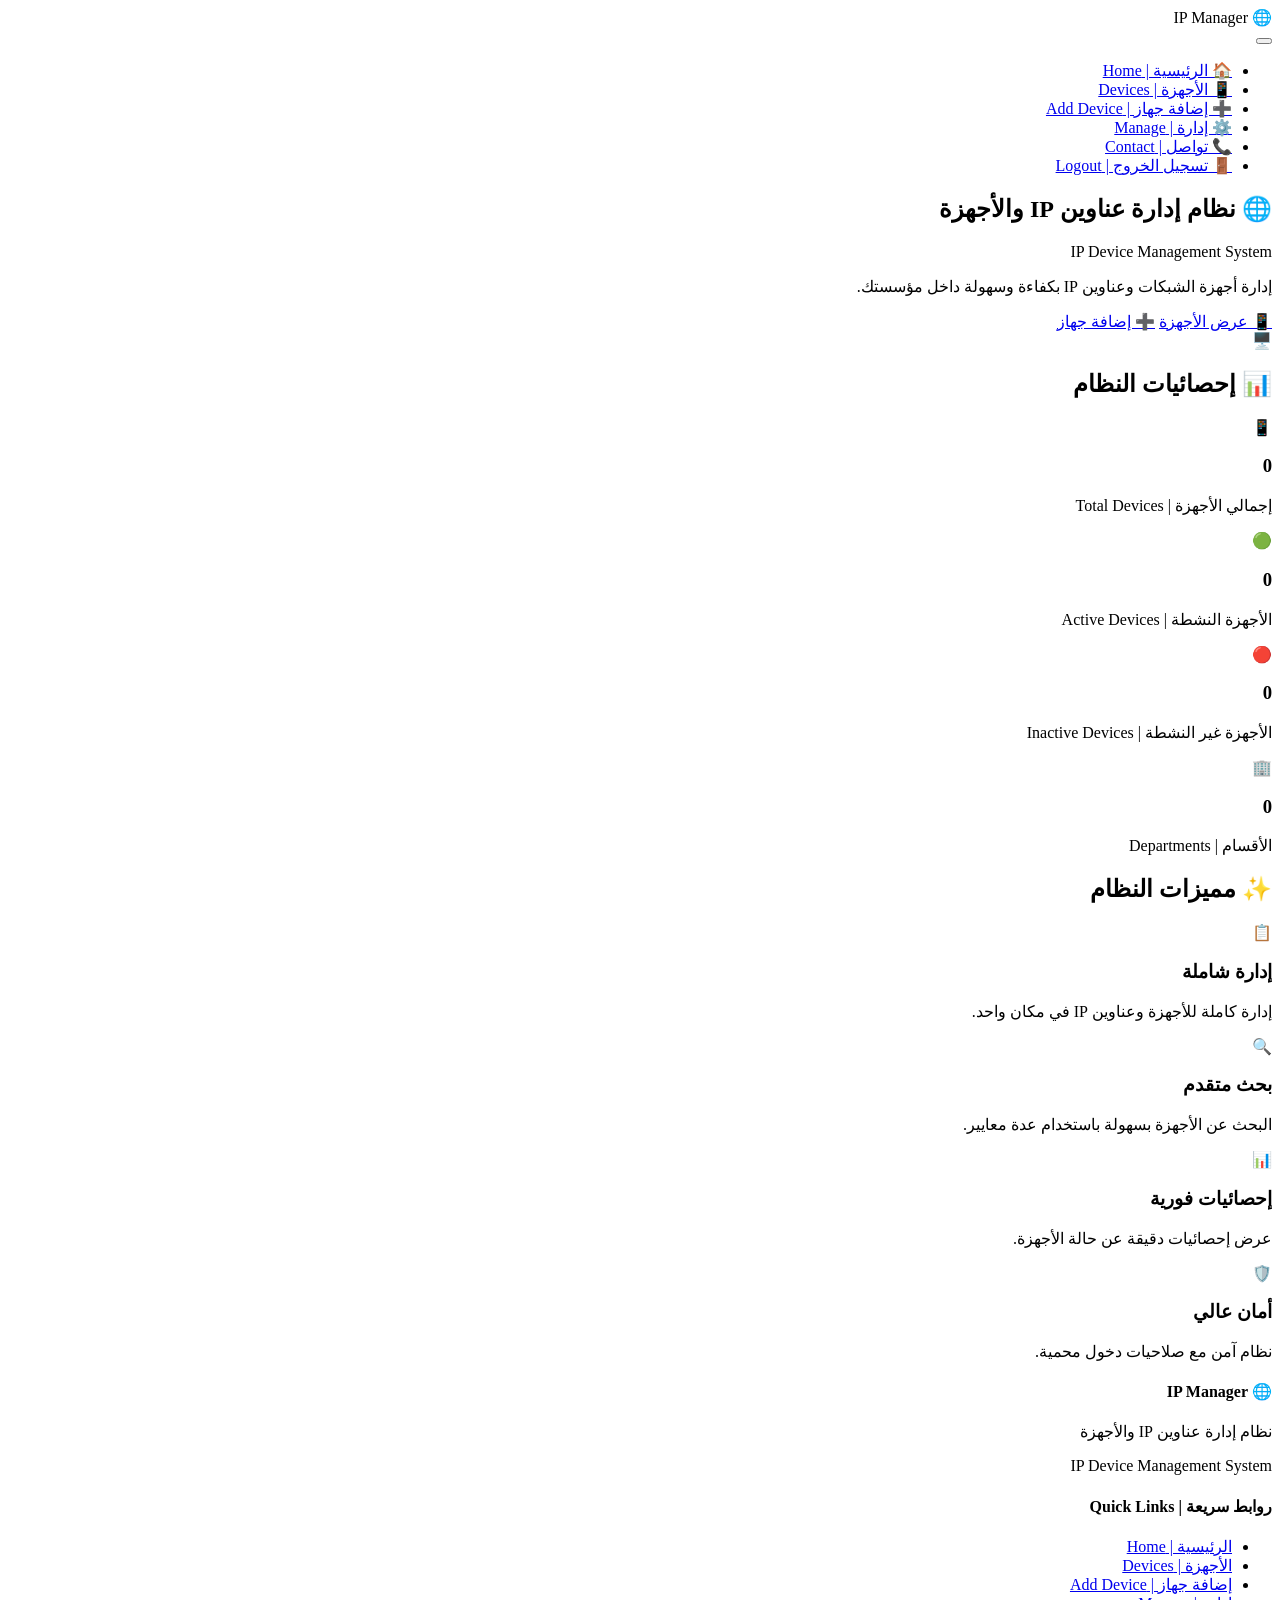
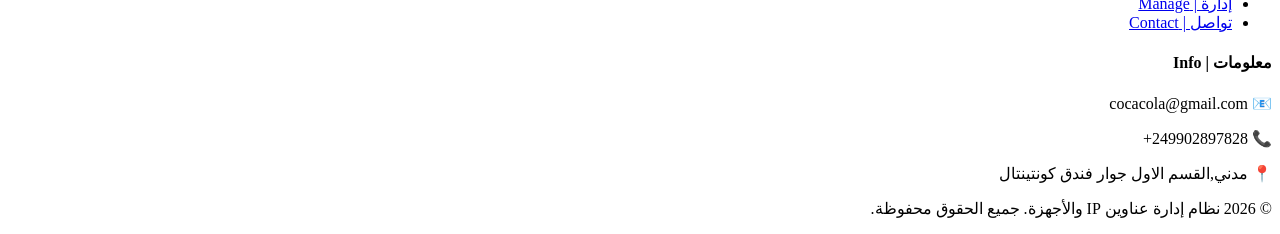
==== index.html @ cc0ae80d "Add files via upload" ====
<!DOCTYPE html>
<html lang="ar" dir="rtl">
<head>
    <meta charset="UTF-8" />
    <meta name="viewport" content="width=device-width, initial-scale=1.0" />
    <title>الرئيسية - نظام إدارة عناوين IP والأجهزة</title>
    <link rel="stylesheet" href="css/style.css" />
</head>
<body>
    <!-- ===== شريط التنقل ===== -->
    <nav class="navbar">
        <div class="container nav-container">
            <div class="logo">
                <span class="logo-icon">🌐</span>
                <span class="logo-text">IP Manager</span>
            </div>
            
            <button class="nav-toggle" id="navToggle" aria-label="فتح القائمة">
                <span></span><span></span><span></span>
            </button>
            
            <ul class="nav-menu" id="navMenu">
                <li><a href="index.html" class="active">🏠 الرئيسية | Home</a></li>
                <li><a href="devices.html">📱 الأجهزة | Devices</a></li>
                <li><a href="add-device.html">➕ إضافة جهاز | Add Device</a></li>
                <li><a href="manage.html">⚙️ إدارة | Manage</a></li>
                <li><a href="contact.html">📞 تواصل | Contact</a></li>
                <li><a href="#" onclick="logout()" class="logout-link">🚪 تسجيل الخروج | Logout</a></li>
            </ul>
        </div>
    </nav>

    <!-- ===== القسم الرئيسي (Hero) ===== -->
    <section class="hero-section">
        <div class="container hero-container">
            <div class="hero-content">
                <h1>🌐 نظام إدارة <span>عناوين IP</span> والأجهزة</h1>
                <p>IP Device Management System</p>
                <p class="hero-desc">إدارة أجهزة الشبكات وعناوين IP بكفاءة وسهولة داخل مؤسستك.</p>
                <div class="hero-buttons">
                    <a href="devices.html" class="btn btn-primary">📱 عرض الأجهزة</a>
                    <a href="add-device.html" class="btn btn-outline">➕ إضافة جهاز</a>
                </div>
            </div>
            <div class="hero-image">
                <span class="hero-emoji">🖥️</span>
            </div>
        </div>
    </section>

    <!-- ===== إحصائيات ===== -->
    <section class="stats-section">
        <div class="container">
            <h2 class="section-title">📊 إحصائيات النظام</h2>
            <div class="stats-grid" id="statsGrid">
                <div class="stat-card">
                    <span class="stat-icon">📱</span>
                    <h3 id="totalDevices">0</h3>
                    <p>إجمالي الأجهزة | Total Devices</p>
                </div>
                <div class="stat-card">
                    <span class="stat-icon">🟢</span>
                    <h3 id="activeDevices">0</h3>
                    <p>الأجهزة النشطة | Active Devices</p>
                </div>
                <div class="stat-card">
                    <span class="stat-icon">🔴</span>
                    <h3 id="inactiveDevices">0</h3>
                    <p>الأجهزة غير النشطة | Inactive Devices</p>
                </div>
                <div class="stat-card">
                    <span class="stat-icon">🏢</span>
                    <h3 id="totalDepartments">0</h3>
                    <p>الأقسام | Departments</p>
                </div>
            </div>
        </div>
    </section>

    <!-- ===== المميزات ===== -->
    <section class="features-section">
        <div class="container">
            <h2 class="section-title">✨ مميزات النظام</h2>
            <div class="features-grid">
                <div class="feature-card">
                    <span class="feature-icon">📋</span>
                    <h3>إدارة شاملة</h3>
                    <p>إدارة كاملة للأجهزة وعناوين IP في مكان واحد.</p>
                </div>
                <div class="feature-card">
                    <span class="feature-icon">🔍</span>
                    <h3>بحث متقدم</h3>
                    <p>البحث عن الأجهزة بسهولة باستخدام عدة معايير.</p>
                </div>
                <div class="feature-card">
                    <span class="feature-icon">📊</span>
                    <h3>إحصائيات فورية</h3>
                    <p>عرض إحصائيات دقيقة عن حالة الأجهزة.</p>
                </div>
                <div class="feature-card">
                    <span class="feature-icon">🛡️</span>
                    <h3>أمان عالي</h3>
                    <p>نظام آمن مع صلاحيات دخول محمية.</p>
                </div>
            </div>
        </div>
    </section>

    <!-- ===== التذييل ===== -->
    <footer class="footer">
        <div class="container footer-container">
            <div class="footer-col">
                <h4>🌐 IP Manager</h4>
                <p>نظام إدارة عناوين IP والأجهزة</p>
                <p>IP Device Management System</p>
            </div>
            <div class="footer-col">
                <h4>روابط سريعة | Quick Links</h4>
                <ul>
                    <li><a href="index.html">الرئيسية | Home</a></li>
                    <li><a href="devices.html">الأجهزة | Devices</a></li>
                    <li><a href="add-device.html">إضافة جهاز | Add Device</a></li>
                    <li><a href="manage.html">إدارة | Manage</a></li>
                    <li><a href="contact.html">تواصل | Contact</a></li>
                </ul>
            </div>
            <div class="footer-col">
                <h4>معلومات | Info</h4>
                <p>📧 cocacola@gmail.com</p>
                <p>📞 249902897828+</p>
                <p>📍 مدني,القسم الاول جوار فندق كونتينتال</p>
            </div>
        </div>
        <div class="footer-bottom">
            <p>&copy; 2026 نظام إدارة عناوين IP والأجهزة. جميع الحقوق محفوظة.</p>
        </div>
    </footer>

    <script src="js/script.js"></script>
</body>
</html>
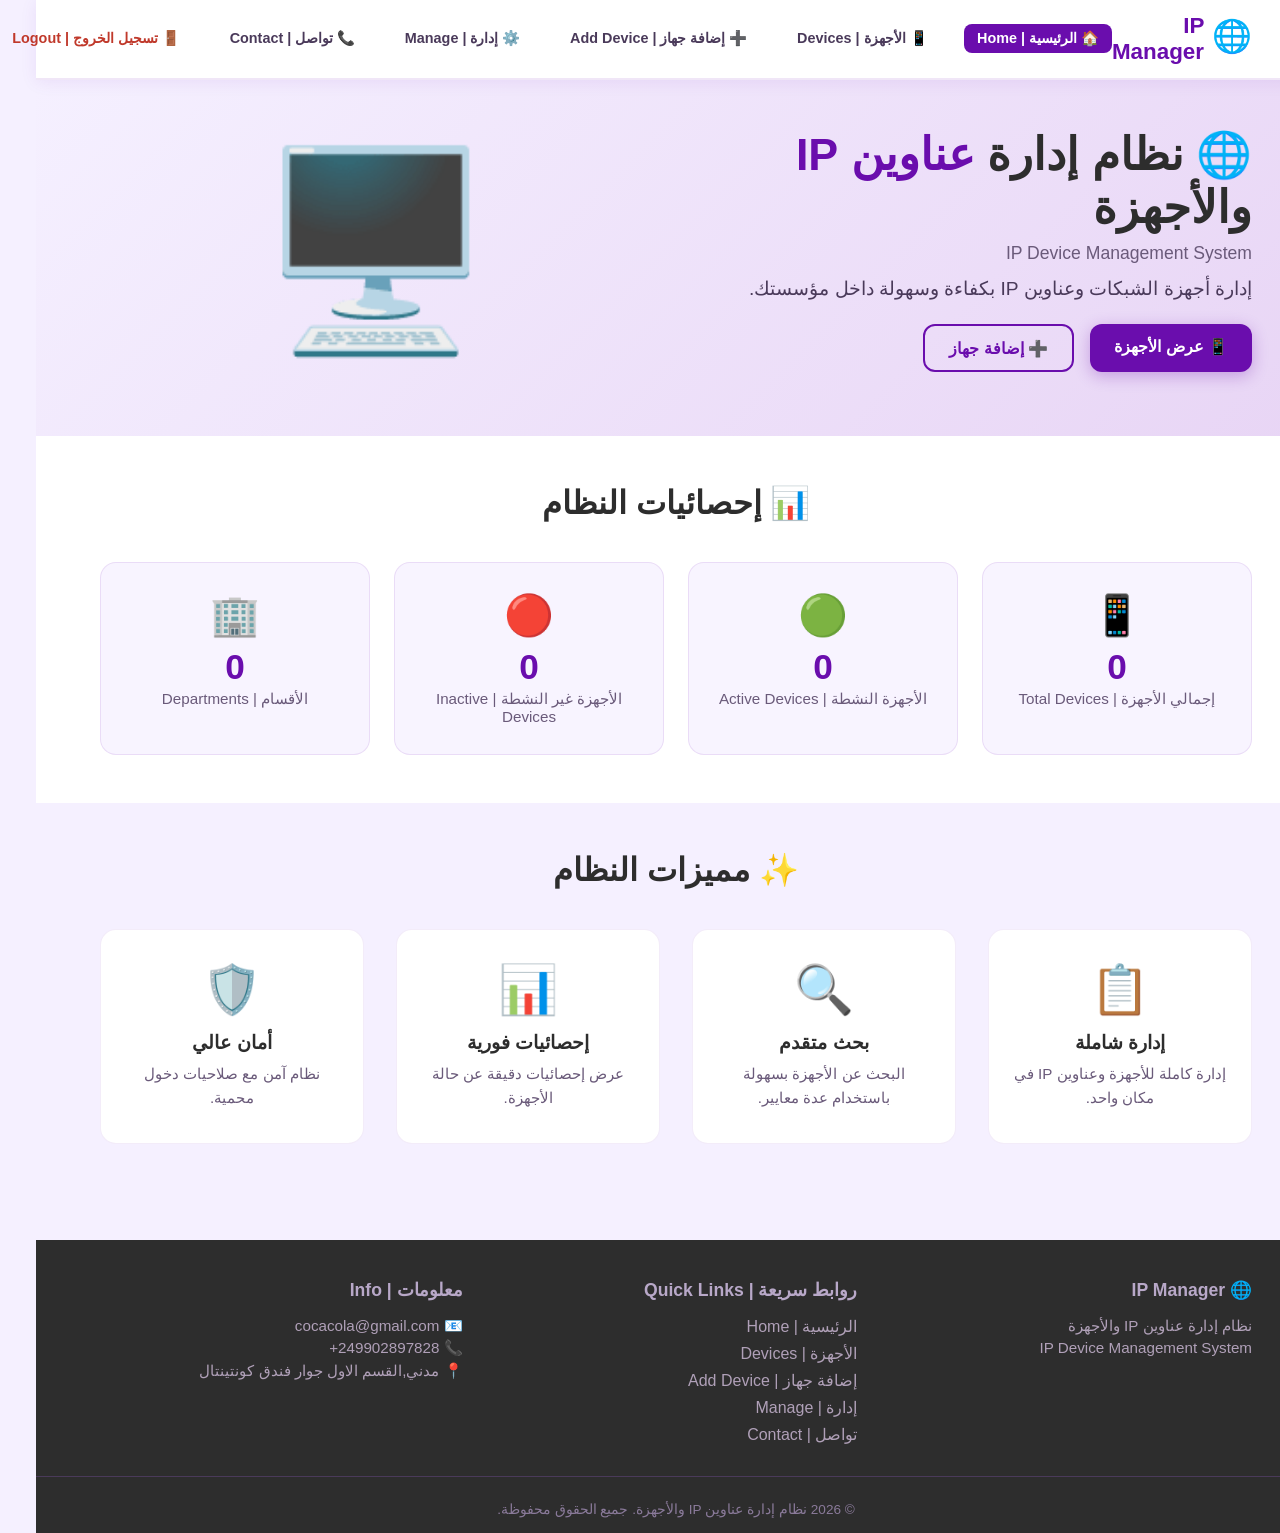
==== commit 672cda95: "Update stylesheet link path in index.html" ====
--- a/index.html
+++ b/index.html
@@ -4,7 +4,7 @@
     <meta charset="UTF-8" />
     <meta name="viewport" content="width=device-width, initial-scale=1.0" />
     <title>الرئيسية - نظام إدارة عناوين IP والأجهزة</title>
-    <link rel="stylesheet" href="css/style.css" />
+    <link rel="stylesheet" href="style.css" />
 </head>
 <body>
     <!-- ===== شريط التنقل ===== -->
@@ -138,4 +138,4 @@
 
     <script src="js/script.js"></script>
 </body>
-</html>+</html>
--- a/style.css
+++ b/style.css
@@ -0,0 +1,1138 @@
+/* ============================================================
+   نظام إدارة عناوين IP والأجهزة
+   IP Device Management System
+   ملف CSS شامل لجميع الصفحات
+   ============================================================ */
+
+/* ============================================================
+   1. إعدادات عامة
+   ============================================================ */
+* {
+    margin: 0;
+    padding: 0;
+    box-sizing: border-box;
+}
+
+body {
+    font-family: 'Segoe UI', Tahoma, Geneva, Verdana, sans-serif;
+    background: #f5f0ff;
+    color: #2d2d2d;
+    min-height: 100vh;
+}
+
+/* ============================================================
+   2. صفحة تسجيل الدخول (login.html)
+   ============================================================ */
+.login-page {
+    width: 100%;
+    min-height: 100vh;
+    display: flex;
+    align-items: center;
+    justify-content: center;
+    background: linear-gradient(135deg, #f5f0ff 0%, #e8d5f5 100%);
+    padding: 1.5rem;
+}
+
+.login-container {
+    width: 100%;
+    max-width: 440px;
+}
+
+.login-card {
+    background: #ffffff;
+    padding: 2.5rem 2rem;
+    border-radius: 24px;
+    box-shadow: 0 20px 60px rgba(106, 13, 173, 0.15);
+    border: 1px solid rgba(106, 13, 173, 0.1);
+    transition: all 0.3s ease;
+}
+
+.login-card:hover {
+    box-shadow: 0 24px 72px rgba(106, 13, 173, 0.2);
+    transform: translateY(-2px);
+}
+
+.login-logo {
+    text-align: center;
+    margin-bottom: 1.5rem;
+}
+
+.logo-icon {
+    font-size: 3.5rem;
+    display: block;
+    margin-bottom: 0.3rem;
+}
+
+.logo-title {
+    font-size: 1.8rem;
+    font-weight: 800;
+    color: #6A0DAD;
+    letter-spacing: -0.5px;
+}
+
+.login-title {
+    text-align: center;
+    font-size: 1.4rem;
+    font-weight: 700;
+    color: #2d2d2d;
+    margin-bottom: 0.2rem;
+}
+
+.login-subtitle {
+    text-align: center;
+    color: #7a6b8a;
+    font-size: 0.95rem;
+    margin-bottom: 1.8rem;
+    font-weight: 500;
+}
+
+.login-message {
+    padding: 0.8rem 1rem;
+    border-radius: 12px;
+    margin-bottom: 1.2rem;
+    font-weight: 500;
+    font-size: 0.95rem;
+    display: none;
+    text-align: center;
+}
+
+.login-message.error {
+    display: block;
+    background: #fde8e8;
+    color: #c0392b;
+    border: 1px solid #f5c6c6;
+}
+
+.login-message.success {
+    display: block;
+    background: #e8f8ed;
+    color: #27ae60;
+    border: 1px solid #b8e6c9;
+}
+
+.login-help {
+    margin-top: 1.8rem;
+    padding: 1rem;
+    background: #f8f4ff;
+    border-radius: 12px;
+    text-align: center;
+    border: 1px dashed #6A0DAD;
+}
+
+.login-help p {
+    color: #4a3a5a;
+    font-size: 0.9rem;
+    margin-bottom: 0.2rem;
+}
+
+.login-help strong {
+    color: #6A0DAD;
+}
+
+.login-footer {
+    text-align: center;
+    margin-top: 1.5rem;
+    color: #8a7a9a;
+    font-size: 0.8rem;
+}
+
+/* ============================================================
+   3. شريط التنقل (جميع الصفحات)
+   ============================================================ */
+.navbar {
+    background: #ffffff;
+    padding: 0.8rem 0;
+    box-shadow: 0 2px 16px rgba(106, 13, 173, 0.08);
+    position: sticky;
+    top: 0;
+    z-index: 1000;
+    border-bottom: 2px solid rgba(106, 13, 173, 0.1);
+}
+
+.container {
+    max-width: 1200px;
+    margin: 0 auto;
+    padding: 0 1.5rem;
+}
+
+.nav-container {
+    display: flex;
+    justify-content: space-between;
+    align-items: center;
+}
+
+.logo {
+    display: flex;
+    align-items: center;
+    gap: 0.5rem;
+    font-size: 1.4rem;
+    font-weight: 800;
+    color: #6A0DAD;
+}
+
+.logo-icon {
+    font-size: 2rem;
+}
+
+.logo-text {
+    color: #6A0DAD;
+}
+
+.nav-menu {
+    display: flex;
+    gap: 1.5rem;
+    list-style: none;
+    margin: 0;
+    padding: 0;
+}
+
+.nav-menu li a {
+    color: #4a3a5a;
+    font-weight: 600;
+    text-decoration: none;
+    padding: 0.4rem 0.8rem;
+    border-radius: 8px;
+    transition: all 0.3s ease;
+    font-size: 0.9rem;
+    white-space: nowrap;
+}
+
+.nav-menu li a:hover {
+    background: #f5f0ff;
+    color: #6A0DAD;
+}
+
+.nav-menu li a.active {
+    background: #6A0DAD;
+    color: #ffffff;
+}
+
+.nav-menu li a.logout-link {
+    color: #c0392b;
+}
+
+.nav-menu li a.logout-link:hover {
+    background: #fde8e8;
+    color: #c0392b;
+}
+
+.nav-toggle {
+    display: none;
+    flex-direction: column;
+    gap: 5px;
+    background: none;
+    border: none;
+    cursor: pointer;
+    padding: 0.3rem;
+}
+
+.nav-toggle span {
+    display: block;
+    width: 28px;
+    height: 3px;
+    background: #6A0DAD;
+    border-radius: 3px;
+    transition: all 0.3s ease;
+}
+
+/* ============================================================
+   4. الأزرار العامة
+   ============================================================ */
+.btn {
+    padding: 0.8rem 1.5rem;
+    border: none;
+    border-radius: 12px;
+    font-size: 1rem;
+    font-weight: 700;
+    cursor: pointer;
+    transition: all 0.3s ease;
+    text-align: center;
+    display: inline-block;
+    text-decoration: none;
+}
+
+.btn-login {
+    background: #6A0DAD;
+    color: #ffffff;
+    box-shadow: 0 4px 16px rgba(106, 13, 173, 0.3);
+    flex: 1;
+}
+
+.btn-login:hover {
+    background: #5a0a94;
+    transform: translateY(-2px);
+    box-shadow: 0 8px 24px rgba(106, 13, 173, 0.4);
+}
+
+.btn-reset {
+    background: #f0ebf5;
+    color: #6A0DAD;
+    flex: 1;
+}
+
+.btn-reset:hover {
+    background: #e5ddf0;
+    transform: translateY(-2px);
+}
+
+.btn-primary {
+    background: #6A0DAD;
+    color: #ffffff;
+    box-shadow: 0 4px 16px rgba(106, 13, 173, 0.3);
+}
+
+.btn-primary:hover {
+    background: #5a0a94;
+    transform: translateY(-3px);
+    box-shadow: 0 8px 24px rgba(106, 13, 173, 0.4);
+}
+
+.btn-outline {
+    background: transparent;
+    color: #6A0DAD;
+    border: 2px solid #6A0DAD;
+}
+
+.btn-outline:hover {
+    background: #f5f0ff;
+    transform: translateY(-3px);
+}
+
+.btn-danger {
+    background: #c0392b;
+    color: #ffffff;
+}
+
+.btn-danger:hover {
+    background: #a93226;
+    transform: translateY(-2px);
+}
+
+.btn-success {
+    background: #27ae60;
+    color: #ffffff;
+}
+
+.btn-success:hover {
+    background: #1e8449;
+    transform: translateY(-2px);
+}
+
+.btn-warning {
+    background: #f39c12;
+    color: #ffffff;
+}
+
+.btn-warning:hover {
+    background: #d68910;
+    transform: translateY(-2px);
+}
+
+.btn-sm {
+    padding: 0.4rem 0.8rem;
+    font-size: 0.8rem;
+    border-radius: 8px;
+}
+
+.login-buttons {
+    display: flex;
+    gap: 0.8rem;
+    margin-top: 0.5rem;
+}
+
+/* ============================================================
+   5. الصفحة الرئيسية (index.html)
+   ============================================================ */
+.hero-section {
+    padding: 3rem 0 4rem;
+    background: linear-gradient(135deg, #f5f0ff 0%, #e8d5f5 100%);
+}
+
+.hero-container {
+    display: flex;
+    align-items: center;
+    gap: 3rem;
+}
+
+.hero-content {
+    flex: 1;
+}
+
+.hero-content h1 {
+    font-size: 2.8rem;
+    font-weight: 800;
+    color: #2d2d2d;
+    line-height: 1.2;
+    margin-bottom: 0.5rem;
+}
+
+.hero-content h1 span {
+    color: #6A0DAD;
+}
+
+.hero-content p {
+    font-size: 1.1rem;
+    color: #6a5a7a;
+    margin-bottom: 0.3rem;
+}
+
+.hero-desc {
+    font-size: 1.2rem !important;
+    color: #4a3a5a !important;
+    margin: 0.8rem 0 1.5rem !important;
+}
+
+.hero-buttons {
+    display: flex;
+    gap: 1rem;
+    flex-wrap: wrap;
+}
+
+.hero-image {
+    flex: 1;
+    display: flex;
+    justify-content: center;
+    align-items: center;
+}
+
+.hero-emoji {
+    font-size: 12rem;
+    line-height: 1;
+    animation: float 3s ease-in-out infinite;
+}
+
+@keyframes float {
+    0%, 100% { transform: translateY(0); }
+    50% { transform: translateY(-20px); }
+}
+
+/* ============================================================
+   6. الإحصائيات
+   ============================================================ */
+.stats-section {
+    padding: 3rem 0;
+    background: #ffffff;
+}
+
+.section-title {
+    text-align: center;
+    font-size: 2rem;
+    font-weight: 700;
+    color: #2d2d2d;
+    margin-bottom: 2.5rem;
+}
+
+.stats-grid {
+    display: grid;
+    grid-template-columns: repeat(auto-fit, minmax(200px, 1fr));
+    gap: 1.5rem;
+}
+
+.stat-card {
+    background: #f8f4ff;
+    padding: 1.8rem 1.5rem;
+    border-radius: 16px;
+    text-align: center;
+    border: 1px solid rgba(106, 13, 173, 0.1);
+    transition: all 0.3s ease;
+}
+
+.stat-card:hover {
+    transform: translateY(-5px);
+    box-shadow: 0 8px 24px rgba(106, 13, 173, 0.1);
+    border-color: #6A0DAD;
+}
+
+.stat-icon {
+    font-size: 2.5rem;
+    display: block;
+    margin-bottom: 0.5rem;
+}
+
+.stat-card h3 {
+    font-size: 2.2rem;
+    font-weight: 800;
+    color: #6A0DAD;
+    margin-bottom: 0.2rem;
+}
+
+.stat-card p {
+    color: #6a5a7a;
+    font-size: 0.95rem;
+    font-weight: 500;
+}
+
+/* ============================================================
+   7. المميزات
+   ============================================================ */
+.features-section {
+    padding: 3rem 0 4rem;
+    background: #f5f0ff;
+}
+
+.features-grid {
+    display: grid;
+    grid-template-columns: repeat(auto-fit, minmax(250px, 1fr));
+    gap: 2rem;
+}
+
+.feature-card {
+    background: #ffffff;
+    padding: 2rem 1.5rem;
+    border-radius: 16px;
+    text-align: center;
+    border: 1px solid rgba(106, 13, 173, 0.08);
+    transition: all 0.3s ease;
+}
+
+.feature-card:hover {
+    transform: translateY(-8px);
+    box-shadow: 0 12px 32px rgba(106, 13, 173, 0.12);
+    border-color: #6A0DAD;
+}
+
+.feature-icon {
+    font-size: 3rem;
+    display: block;
+    margin-bottom: 0.8rem;
+}
+
+.feature-card h3 {
+    color: #2d2d2d;
+    font-size: 1.2rem;
+    margin-bottom: 0.5rem;
+}
+
+.feature-card p {
+    color: #6a5a7a;
+    font-size: 0.95rem;
+    line-height: 1.6;
+}
+
+/* ============================================================
+   8. بطاقات الأجهزة (devices.html)
+   ============================================================ */
+.devices-section {
+    padding: 2rem 0 4rem;
+}
+
+.devices-grid {
+    display: grid;
+    grid-template-columns: repeat(auto-fill, minmax(280px, 1fr));
+    gap: 1.5rem;
+}
+
+.device-card {
+    background: #ffffff;
+    padding: 1.5rem;
+    border-radius: 16px;
+    border: 1px solid rgba(106, 13, 173, 0.08);
+    transition: all 0.3s ease;
+    box-shadow: 0 2px 8px rgba(0, 0, 0, 0.04);
+}
+
+.device-card:hover {
+    transform: translateY(-5px);
+    box-shadow: 0 8px 24px rgba(106, 13, 173, 0.12);
+    border-color: #6A0DAD;
+}
+
+.device-card .device-icon {
+    font-size: 2.5rem;
+    display: block;
+    margin-bottom: 0.5rem;
+}
+
+.device-card h3 {
+    color: #2d2d2d;
+    font-size: 1.1rem;
+    margin-bottom: 0.5rem;
+}
+
+.device-card .device-info {
+    color: #6a5a7a;
+    font-size: 0.9rem;
+    margin-bottom: 0.3rem;
+}
+
+.device-card .device-status {
+    display: inline-block;
+    padding: 0.2rem 0.8rem;
+    border-radius: 20px;
+    font-size: 0.8rem;
+    font-weight: 600;
+    margin-top: 0.5rem;
+}
+
+.device-card .device-status.active {
+    background: #e8f8ed;
+    color: #27ae60;
+}
+
+.device-card .device-status.inactive {
+    background: #fde8e8;
+    color: #c0392b;
+}
+
+.device-card .card-actions {
+    margin-top: 1rem;
+    display: flex;
+    gap: 0.5rem;
+}
+
+/* ============================================================
+   9. الجداول (manage.html)
+   ============================================================ */
+.table-container {
+    background: #ffffff;
+    border-radius: 16px;
+    padding: 1rem;
+    border: 1px solid rgba(106, 13, 173, 0.08);
+    overflow-x: auto;
+}
+
+table {
+    width: 100%;
+    border-collapse: collapse;
+    font-size: 0.9rem;
+}
+
+table thead {
+    background: #f5f0ff;
+}
+
+table th {
+    padding: 0.8rem 1rem;
+    text-align: right;
+    font-weight: 700;
+    color: #6A0DAD;
+    border-bottom: 2px solid rgba(106, 13, 173, 0.1);
+}
+
+table td {
+    padding: 0.7rem 1rem;
+    border-bottom: 1px solid #f0ebf5;
+    color: #2d2d2d;
+}
+
+table tbody tr:hover {
+    background: #faf8ff;
+}
+
+table .status-badge {
+    display: inline-block;
+    padding: 0.2rem 0.8rem;
+    border-radius: 20px;
+    font-size: 0.75rem;
+    font-weight: 600;
+}
+
+table .status-badge.active {
+    background: #e8f8ed;
+    color: #27ae60;
+}
+
+table .status-badge.inactive {
+    background: #fde8e8;
+    color: #c0392b;
+}
+
+.table-actions {
+    display: flex;
+    gap: 0.3rem;
+    flex-wrap: wrap;
+}
+
+/* ============================================================
+   10. النماذج (add-device.html, contact.html)
+   ============================================================ */
+.form-section {
+    padding: 2rem 0 4rem;
+}
+
+.form-card {
+    background: #ffffff;
+    padding: 2.5rem;
+    border-radius: 16px;
+    border: 1px solid rgba(106, 13, 173, 0.08);
+    max-width: 700px;
+    margin: 0 auto;
+}
+
+.form-group {
+    margin-bottom: 1.2rem;
+}
+
+.form-group label {
+    display: block;
+    font-weight: 600;
+    color: #2d2d2d;
+    margin-bottom: 0.4rem;
+    font-size: 0.9rem;
+}
+
+.form-group input,
+.form-group select,
+.form-group textarea {
+    width: 100%;
+    padding: 0.8rem 1rem;
+    border: 2px solid #e8e0f0;
+    border-radius: 12px;
+    font-size: 1rem;
+    transition: all 0.3s ease;
+    background: #faf8ff;
+    color: #2d2d2d;
+    font-family: inherit;
+}
+
+.form-group input:focus,
+.form-group select:focus,
+.form-group textarea:focus {
+    outline: none;
+    border-color: #6A0DAD;
+    box-shadow: 0 0 0 4px rgba(106, 13, 173, 0.1);
+    background: #ffffff;
+}
+
+.form-group textarea {
+    resize: vertical;
+    min-height: 100px;
+}
+
+.form-group .form-hint {
+    font-size: 0.8rem;
+    color: #8a7a9a;
+    margin-top: 0.2rem;
+}
+
+.form-row {
+    display: grid;
+    grid-template-columns: 1fr 1fr;
+    gap: 1rem;
+}
+
+.form-message {
+    padding: 0.8rem 1rem;
+    border-radius: 12px;
+    margin-bottom: 1.2rem;
+    font-weight: 500;
+    display: none;
+    text-align: center;
+}
+
+.form-message.success {
+    display: block;
+    background: #e8f8ed;
+    color: #27ae60;
+    border: 1px solid #b8e6c9;
+}
+
+.form-message.error {
+    display: block;
+    background: #fde8e8;
+    color: #c0392b;
+    border: 1px solid #f5c6c6;
+}
+
+/* ============================================================
+   11. صفحة التواصل (contact.html)
+   ============================================================ */
+.contact-section {
+    padding: 2rem 0 4rem;
+}
+
+.contact-grid {
+    display: grid;
+    grid-template-columns: 1fr 2fr;
+    gap: 2rem;
+}
+
+.contact-info-card {
+    background: #ffffff;
+    padding: 2rem;
+    border-radius: 16px;
+    border: 1px solid rgba(106, 13, 173, 0.08);
+}
+
+.contact-info-card h3 {
+    color: #6A0DAD;
+    margin-bottom: 1rem;
+}
+
+.contact-info-card p {
+    color: #4a3a5a;
+    margin-bottom: 0.5rem;
+}
+
+.contact-info-card .contact-icon {
+    font-size: 1.5rem;
+    margin-left: 0.5rem;
+}
+
+/* ============================================================
+   12. صفحة تفاصيل الجهاز (modal)
+   ============================================================ */
+.modal {
+    display: none;
+    position: fixed;
+    top: 0;
+    left: 0;
+    width: 100%;
+    height: 100%;
+    background: rgba(0, 0, 0, 0.5);
+    z-index: 2000;
+    align-items: center;
+    justify-content: center;
+    padding: 1.5rem;
+}
+
+.modal.open {
+    display: flex;
+}
+
+.modal-content {
+    background: #ffffff;
+    padding: 2rem;
+    border-radius: 16px;
+    max-width: 500px;
+    width: 100%;
+    max-height: 90vh;
+    overflow-y: auto;
+    animation: modalIn 0.3s ease;
+}
+
+@keyframes modalIn {
+    from {
+        transform: scale(0.9);
+        opacity: 0;
+    }
+    to {
+        transform: scale(1);
+        opacity: 1;
+    }
+}
+
+.modal-header {
+    display: flex;
+    justify-content: space-between;
+    align-items: center;
+    margin-bottom: 1rem;
+}
+
+.modal-header h2 {
+    color: #2d2d2d;
+}
+
+.modal-close {
+    background: none;
+    border: none;
+    font-size: 1.8rem;
+    cursor: pointer;
+    color: #6a5a7a;
+    transition: all 0.3s ease;
+}
+
+.modal-close:hover {
+    color: #c0392b;
+    transform: rotate(90deg);
+}
+
+.modal-body .detail-row {
+    display: flex;
+    justify-content: space-between;
+    padding: 0.5rem 0;
+    border-bottom: 1px solid #f0ebf5;
+}
+
+.modal-body .detail-row .label {
+    font-weight: 600;
+    color: #6a5a7a;
+}
+
+.modal-body .detail-row .value {
+    color: #2d2d2d;
+}
+
+/* ============================================================
+   13. مربع البحث
+   ============================================================ */
+.search-box {
+    display: flex;
+    gap: 0.8rem;
+    margin-bottom: 1.5rem;
+    flex-wrap: wrap;
+}
+
+.search-box input {
+    flex: 1;
+    padding: 0.8rem 1rem;
+    border: 2px solid #e8e0f0;
+    border-radius: 12px;
+    font-size: 1rem;
+    background: #faf8ff;
+    transition: all 0.3s ease;
+    min-width: 200px;
+}
+
+.search-box input:focus {
+    outline: none;
+    border-color: #6A0DAD;
+    box-shadow: 0 0 0 4px rgba(106, 13, 173, 0.1);
+}
+
+/* ============================================================
+   14. التذييل (جميع الصفحات)
+   ============================================================ */
+.footer {
+    background: #2d2d2d;
+    color: #d5d0dd;
+    padding: 2.5rem 0 1rem;
+    margin-top: 2rem;
+}
+
+.footer-container {
+    display: grid;
+    grid-template-columns: repeat(auto-fit, minmax(200px, 1fr));
+    gap: 2rem;
+}
+
+.footer-col h4 {
+    color: #b8a8c8;
+    margin-bottom: 1rem;
+    font-size: 1.1rem;
+}
+
+.footer-col ul {
+    list-style: none;
+    padding: 0;
+    margin: 0;
+}
+
+.footer-col ul li {
+    margin-bottom: 0.5rem;
+}
+
+.footer-col ul li a {
+    color: #b0a0b8;
+    text-decoration: none;
+    transition: all 0.3s ease;
+}
+
+.footer-col ul li a:hover {
+    color: #d5c0e0;
+    padding-right: 5px;
+}
+
+.footer-col p {
+    color: #b0a0b8;
+    margin-bottom: 0.3rem;
+    font-size: 0.95rem;
+}
+
+.footer-bottom {
+    text-align: center;
+    padding-top: 1.5rem;
+    margin-top: 1.5rem;
+    border-top: 1px solid #4a3a5a;
+    color: #8a7a9a;
+    font-size: 0.85rem;
+}
+
+/* ============================================================
+   15. أدوات مساعدة
+   ============================================================ */
+.text-center {
+    text-align: center;
+}
+
+.mt-1 { margin-top: 0.5rem; }
+.mt-2 { margin-top: 1rem; }
+.mt-3 { margin-top: 1.5rem; }
+.mt-4 { margin-top: 2rem; }
+
+.mb-1 { margin-bottom: 0.5rem; }
+.mb-2 { margin-bottom: 1rem; }
+.mb-3 { margin-bottom: 1.5rem; }
+.mb-4 { margin-bottom: 2rem; }
+
+.flex { display: flex; }
+.flex-center { display: flex; align-items: center; justify-content: center; }
+.flex-between { display: flex; justify-content: space-between; align-items: center; }
+.gap-1 { gap: 0.5rem; }
+.gap-2 { gap: 1rem; }
+
+/* ============================================================
+   16. استجابة الجوال (جميع الصفحات)
+   ============================================================ */
+@media (max-width: 768px) {
+    /* القائمة */
+    .nav-toggle {
+        display: flex;
+    }
+    
+    .nav-menu {
+        display: none;
+        flex-direction: column;
+        width: 100%;
+        background: #ffffff;
+        padding: 1rem;
+        border-radius: 12px;
+        box-shadow: 0 8px 24px rgba(0, 0, 0, 0.1);
+        position: absolute;
+        top: 100%;
+        right: 0;
+        left: 0;
+        gap: 0.5rem;
+    }
+    
+    .nav-menu.open {
+        display: flex;
+    }
+    
+    .nav-menu li a {
+        display: block;
+        padding: 0.6rem 0.8rem;
+        text-align: center;
+    }
+    
+    .nav-container {
+        flex-wrap: wrap;
+        position: relative;
+    }
+    
+    /* الصفحة الرئيسية */
+    .hero-container {
+        flex-direction: column;
+        text-align: center;
+        padding-top: 1rem;
+    }
+    
+    .hero-content h1 {
+        font-size: 2rem;
+    }
+    
+    .hero-emoji {
+        font-size: 6rem;
+    }
+    
+    .hero-buttons {
+        justify-content: center;
+    }
+    
+    .stats-grid {
+        grid-template-columns: repeat(2, 1fr);
+    }
+    
+    .features-grid {
+        grid-template-columns: 1fr 1fr;
+    }
+    
+    /* النماذج */
+    .form-row {
+        grid-template-columns: 1fr;
+    }
+    
+    .form-card {
+        padding: 1.5rem;
+    }
+    
+    /* التواصل */
+    .contact-grid {
+        grid-template-columns: 1fr;
+    }
+    
+    /* الجداول */
+    .table-container {
+        padding: 0.5rem;
+    }
+    
+    table {
+        font-size: 0.8rem;
+    }
+    
+    table th, table td {
+        padding: 0.5rem 0.6rem;
+    }
+    
+    /* التذييل */
+    .footer-container {
+        grid-template-columns: 1fr;
+        text-align: center;
+    }
+    
+    /* الأجهزة */
+    .devices-grid {
+        grid-template-columns: 1fr 1fr;
+    }
+    
+    /* تسجيل الدخول */
+    .login-buttons {
+        flex-direction: column;
+    }
+}
+
+@media (max-width: 480px) {
+    .hero-content h1 {
+        font-size: 1.6rem;
+    }
+    
+    .hero-emoji {
+        font-size: 4rem;
+    }
+    
+    .stats-grid {
+        grid-template-columns: 1fr 1fr;
+        gap: 0.8rem;
+    }
+    
+    .stat-card {
+        padding: 1rem;
+    }
+    
+    .stat-card h3 {
+        font-size: 1.6rem;
+    }
+    
+    .features-grid {
+        grid-template-columns: 1fr;
+    }
+    
+    .devices-grid {
+        grid-template-columns: 1fr;
+    }
+    
+    .btn {
+        padding: 0.6rem 1.2rem;
+        font-size: 0.9rem;
+    }
+    
+    .section-title {
+        font-size: 1.5rem;
+    }
+    
+    .login-card {
+        padding: 1.8rem 1.2rem;
+    }
+    
+    .logo-title {
+        font-size: 1.4rem;
+    }
+    
+    .login-title {
+        font-size: 1.1rem;
+    }
+}
+
+@media (min-width: 769px) and (max-width: 1024px) {
+    .hero-content h1 {
+        font-size: 2.2rem;
+    }
+    
+    .hero-emoji {
+        font-size: 8rem;
+    }
+    
+    .devices-grid {
+        grid-template-columns: repeat(2, 1fr);
+    }
+}
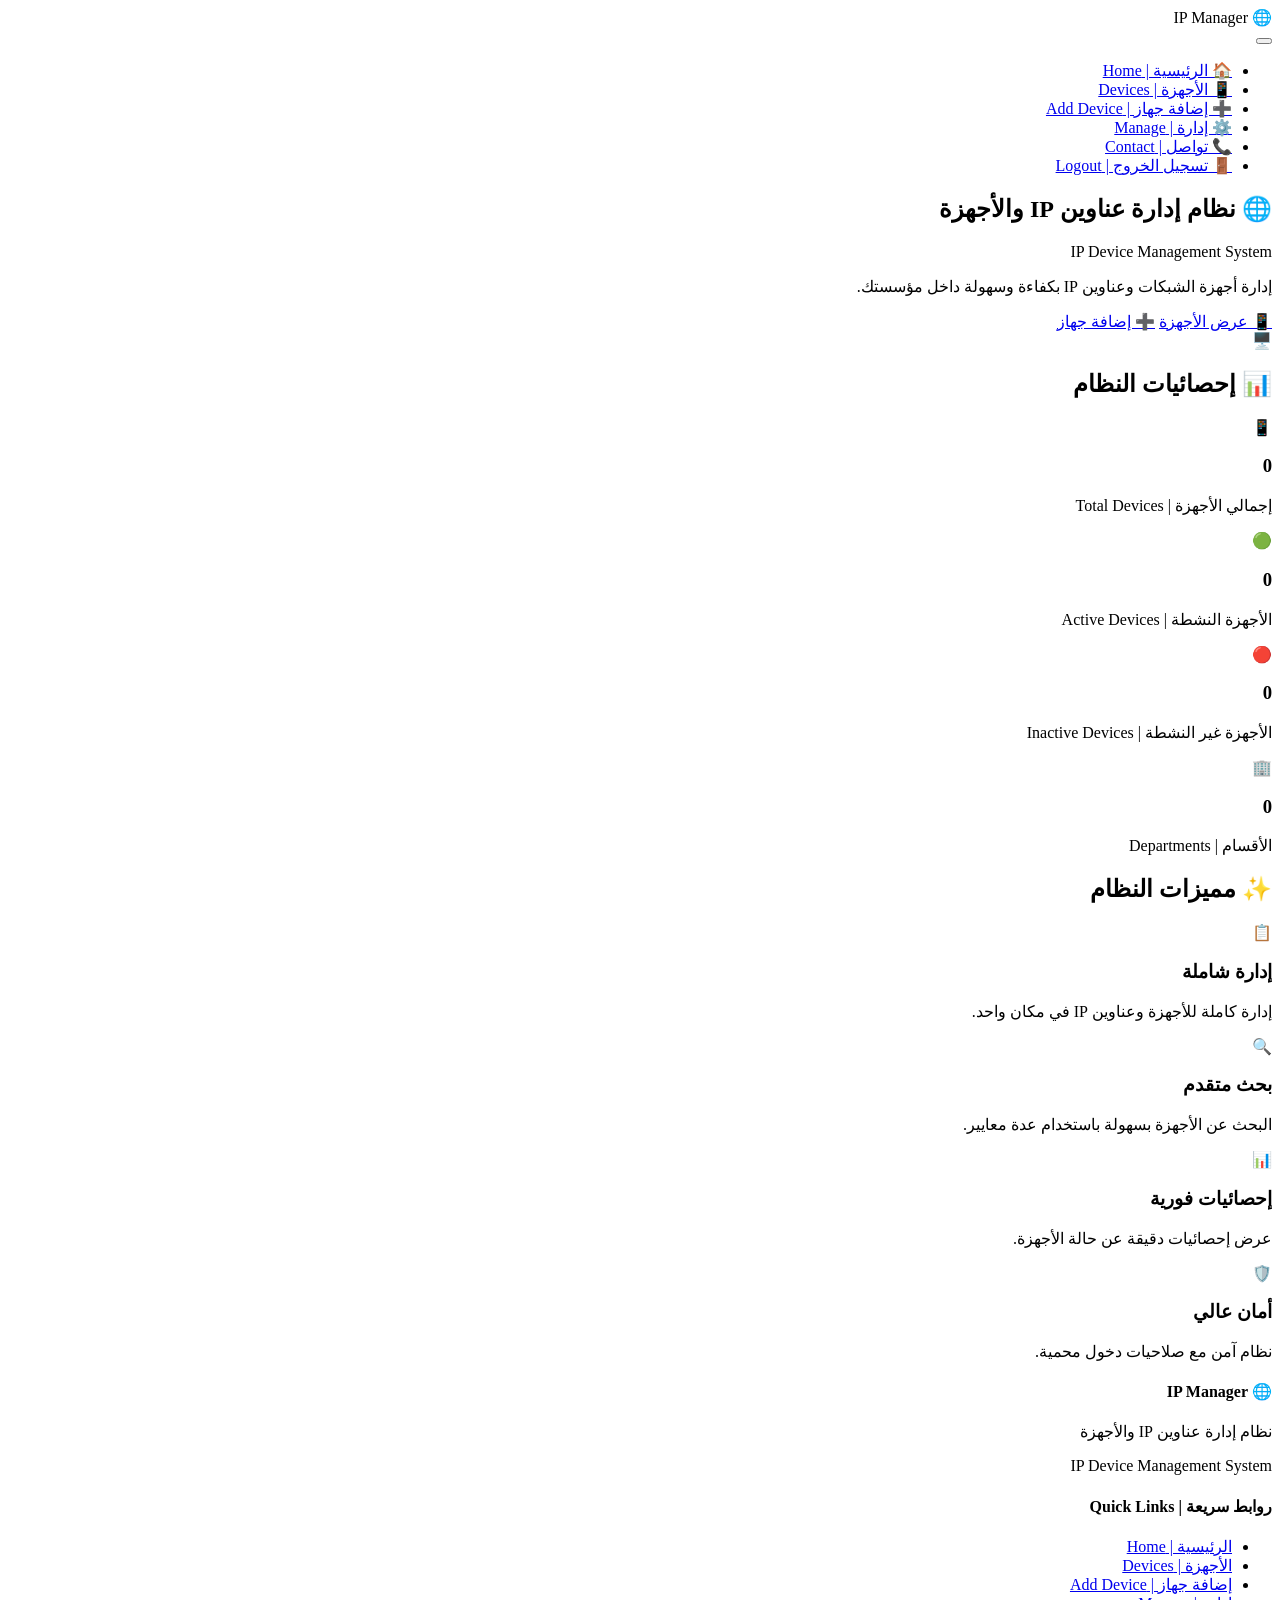
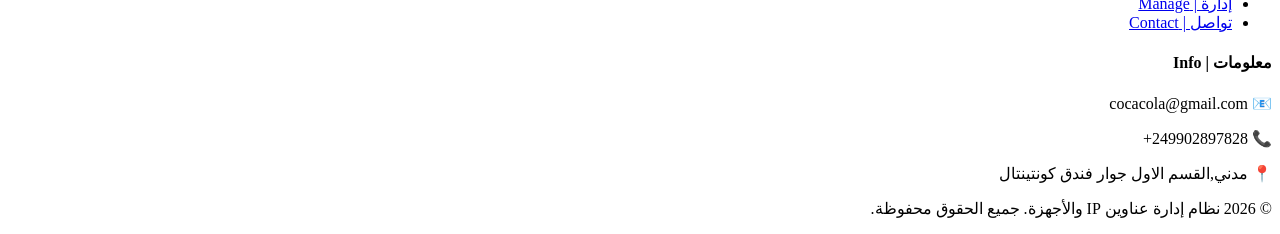
==== commit f36b5ba3: "Update stylesheet link path in index.html" ====
--- a/index.html
+++ b/index.html
@@ -4,7 +4,7 @@
     <meta charset="UTF-8" />
     <meta name="viewport" content="width=device-width, initial-scale=1.0" />
     <title>الرئيسية - نظام إدارة عناوين IP والأجهزة</title>
-    <link rel="stylesheet" href="style.css" />
+    <link rel="stylesheet" href="CSS\style.css" />
 </head>
 <body>
     <!-- ===== شريط التنقل ===== -->
